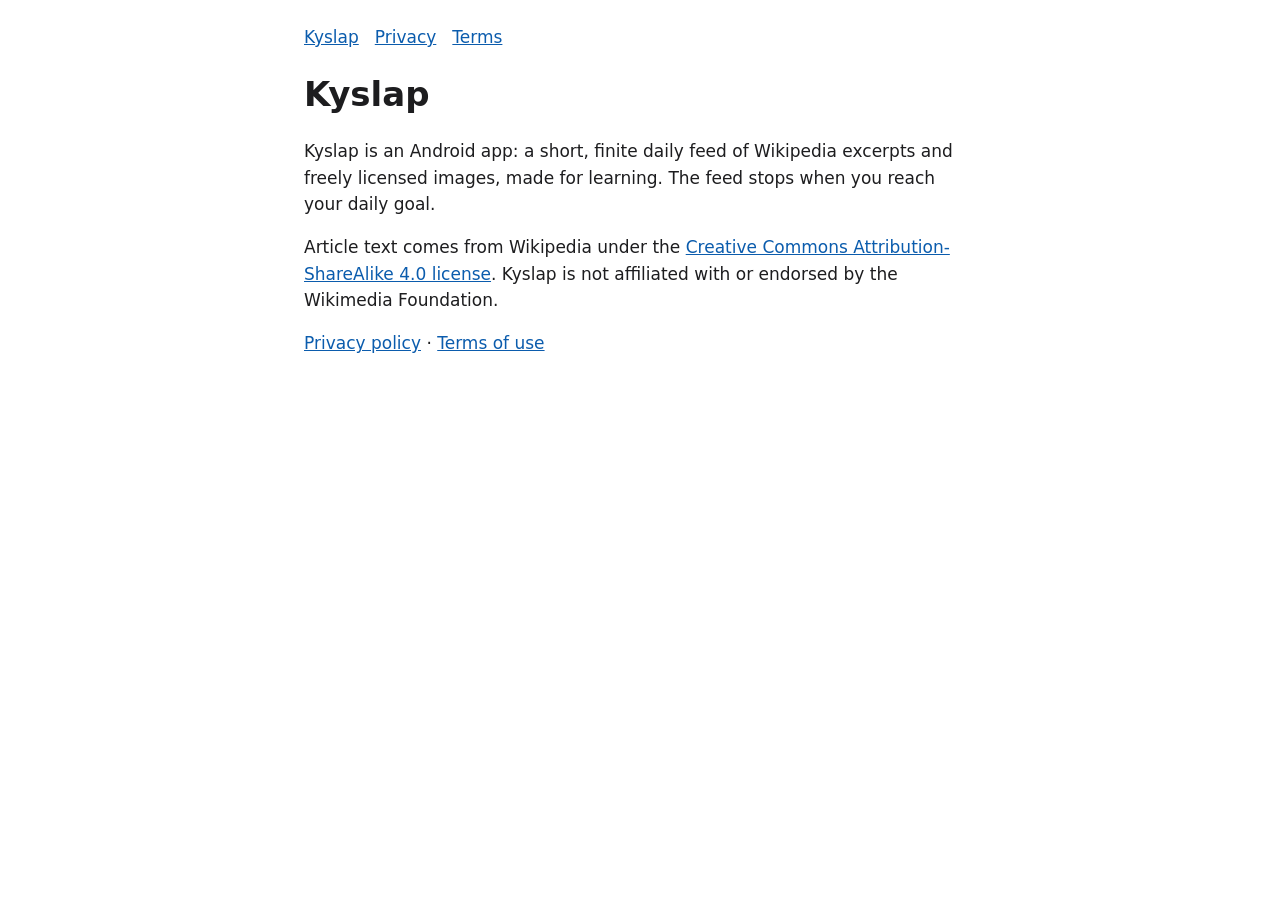
==== index.html @ 9faf5135 "Publish the Kyslap site (privacy policy, terms, app-ads.txt) from mind-bites site/ Co-Authored-By: C" ====
<!doctype html>
<html lang="en">
<head>
<meta charset="utf-8">
<meta name="viewport" content="width=device-width, initial-scale=1">
<title>Kyslap</title>
<link rel="stylesheet" href="style.css">
</head>
<body>
<nav><a href="./">Kyslap</a><a href="privacy.html">Privacy</a><a href="terms.html">Terms</a></nav>
<h1>Kyslap</h1>
<p>Kyslap is an Android app: a short, finite daily feed of Wikipedia excerpts and freely licensed images, made for learning. The feed stops when you reach your daily goal.</p>
<p>Article text comes from Wikipedia under the <a href="https://creativecommons.org/licenses/by-sa/4.0/">Creative Commons Attribution-ShareAlike 4.0 license</a>. Kyslap is not affiliated with or endorsed by the Wikimedia Foundation.</p>
<p><a href="privacy.html">Privacy policy</a> · <a href="terms.html">Terms of use</a></p>
</body>
</html>
---- style.css ----
:root { color-scheme: light dark; --bg: #fff; --text: #1d1d1f; --muted: #555; --accent: #0b5cad; }
@media (prefers-color-scheme: dark) { :root { --bg: #121212; --text: #ececec; --muted: #b0b0b0; --accent: #7db8f0; } }
body { background: var(--bg); color: var(--text); font: 1.0625rem/1.55 system-ui, sans-serif; margin: 0 auto; max-width: 42rem; padding: 1.5rem 1rem 3rem; }
a { color: var(--accent); }
h1, h2 { line-height: 1.25; }
.muted { color: var(--muted); font-size: 0.9375rem; }
nav a { margin-right: 1rem; }
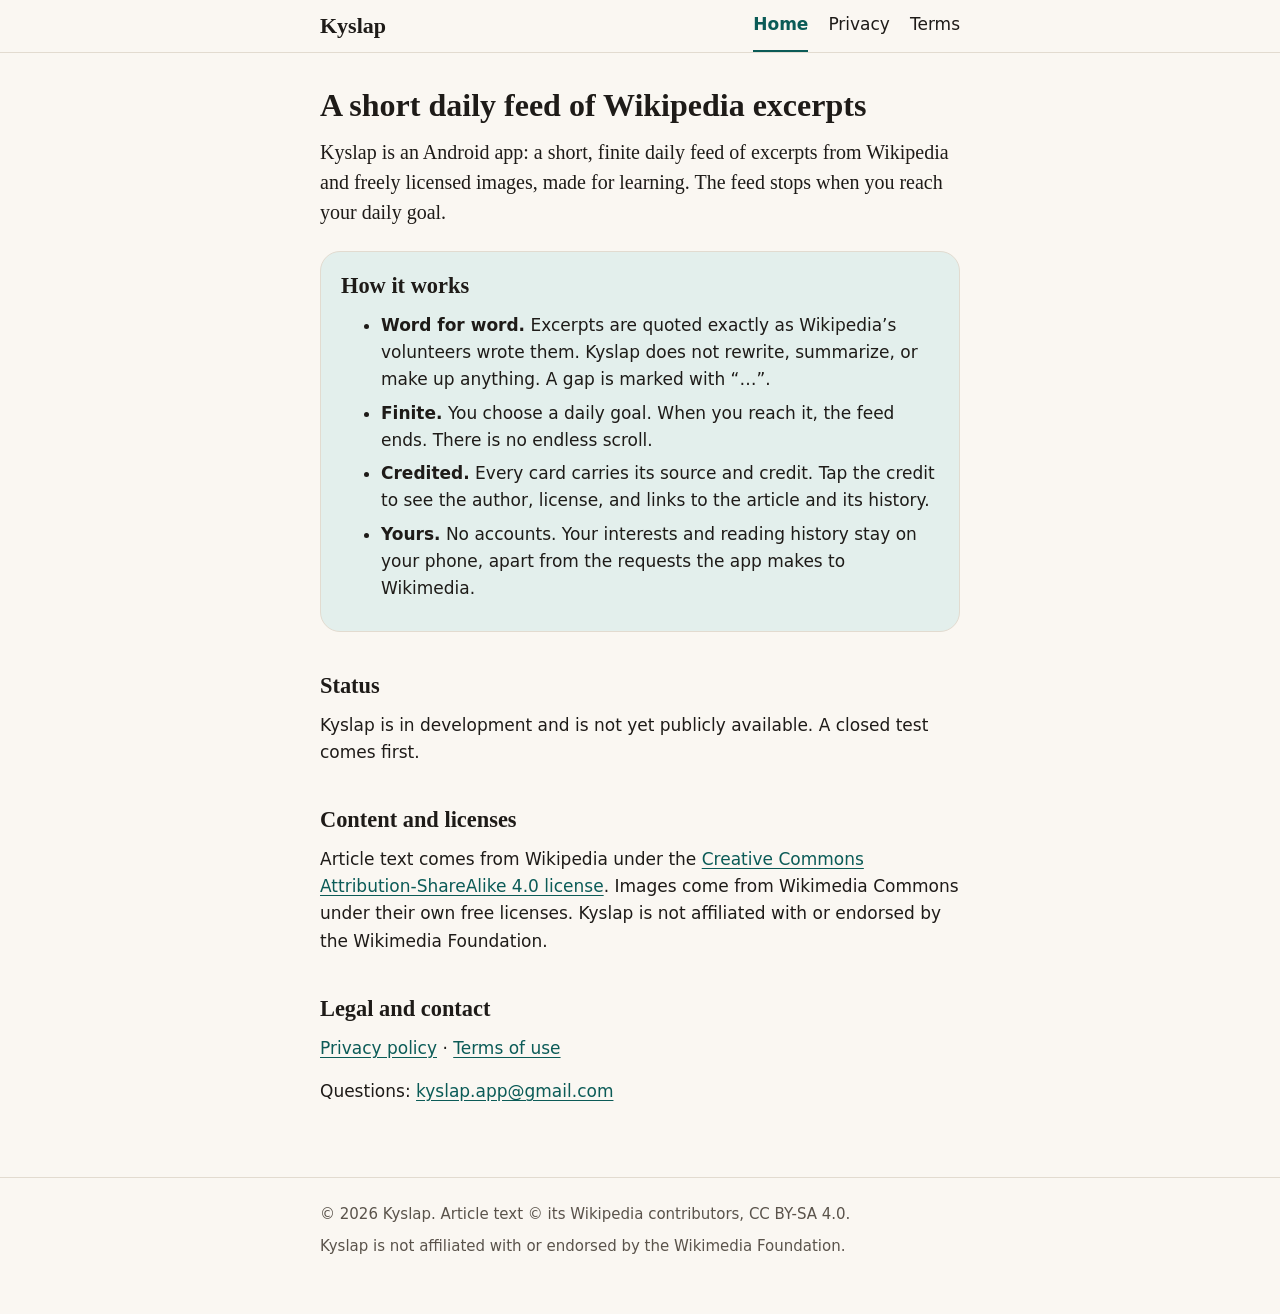
==== commit a334c867: "Add files via upload" ====
--- a/index.html
+++ b/index.html
@@ -3,14 +3,44 @@
 <head>
 <meta charset="utf-8">
 <meta name="viewport" content="width=device-width, initial-scale=1">
+<meta name="color-scheme" content="light dark">
+<meta name="description" content="Kyslap is an Android app: a short, finite daily feed of Wikipedia excerpts and freely licensed images, made for learning.">
 <title>Kyslap</title>
 <link rel="stylesheet" href="style.css">
 </head>
 <body>
-<nav><a href="./">Kyslap</a><a href="privacy.html">Privacy</a><a href="terms.html">Terms</a></nav>
-<h1>Kyslap</h1>
-<p>Kyslap is an Android app: a short, finite daily feed of Wikipedia excerpts and freely licensed images, made for learning. The feed stops when you reach your daily goal.</p>
-<p>Article text comes from Wikipedia under the <a href="https://creativecommons.org/licenses/by-sa/4.0/">Creative Commons Attribution-ShareAlike 4.0 license</a>. Kyslap is not affiliated with or endorsed by the Wikimedia Foundation.</p>
+<a class="skip" href="#main">Skip to content</a>
+<header class="site"><div class="wrap">
+<a class="brand" href="./">Kyslap</a>
+<nav aria-label="Main"><a href="./" aria-current="page">Home</a><a href="privacy.html">Privacy</a><a href="terms.html">Terms</a></nav>
+</div></header>
+<main id="main"><div class="wrap">
+<h1>A short daily feed of Wikipedia excerpts</h1>
+<p class="lede">Kyslap is an Android app: a short, finite daily feed of excerpts from Wikipedia and freely licensed images, made for learning. The feed stops when you reach your daily goal.</p>
+
+<div class="panel tint">
+<h2>How it works</h2>
+<ul>
+<li><strong>Word for word.</strong> Excerpts are quoted exactly as Wikipedia’s volunteers wrote them. Kyslap does not rewrite, summarize, or make up anything. A gap is marked with “…”.</li>
+<li><strong>Finite.</strong> You choose a daily goal. When you reach it, the feed ends. There is no endless scroll.</li>
+<li><strong>Credited.</strong> Every card carries its source and credit. Tap the credit to see the author, license, and links to the article and its history.</li>
+<li><strong>Yours.</strong> No accounts. Your interests and reading history stay on your phone, apart from the requests the app makes to Wikimedia.</li>
+</ul>
+</div>
+
+<h2>Status</h2>
+<p>Kyslap is in development and is not yet publicly available. A closed test comes first.</p>
+
+<h2>Content and licenses</h2>
+<p>Article text comes from Wikipedia under the <a href="https://creativecommons.org/licenses/by-sa/4.0/">Creative Commons Attribution-ShareAlike 4.0 license</a>. Images come from Wikimedia Commons under their own free licenses. Kyslap is not affiliated with or endorsed by the Wikimedia Foundation.</p>
+
+<h2>Legal and contact</h2>
 <p><a href="privacy.html">Privacy policy</a> · <a href="terms.html">Terms of use</a></p>
+<p>Questions: <a href="mailto:kyslap.app@gmail.com">kyslap.app@gmail.com</a></p>
+</div></main>
+<footer class="site"><div class="wrap">
+<p>© 2026 Kyslap. Article text © its Wikipedia contributors, CC BY-SA 4.0.</p>
+<p>Kyslap is not affiliated with or endorsed by the Wikimedia Foundation.</p>
+</div></footer>
 </body>
 </html>
--- a/style.css
+++ b/style.css
@@ -1,7 +1,59 @@
-:root { color-scheme: light dark; --bg: #fff; --text: #1d1d1f; --muted: #555; --accent: #0b5cad; }
-@media (prefers-color-scheme: dark) { :root { --bg: #121212; --text: #ececec; --muted: #b0b0b0; --accent: #7db8f0; } }
-body { background: var(--bg); color: var(--text); font: 1.0625rem/1.55 system-ui, sans-serif; margin: 0 auto; max-width: 42rem; padding: 1.5rem 1rem 3rem; }
-a { color: var(--accent); }
-h1, h2 { line-height: 1.25; }
+/* Kyslap site (SITE-01). Colours, radii and flat hairline style follow docs/design/DESIGN.md §2 and §4, so the site looks like the app.
+   D57 provenance: docs/research/legal-pages.md. No external fonts, scripts or images: nothing here contacts another server (privacy policy). */
+
+/* cited: DESIGN.md §2 tokens `background`, `surface`, `text`, `textSecondary`, `accentText`, `border`, `hookTint`; every text pair is recomputed in docs/sessions/2026-10-10-site-01.md (WCAG 1.4.3, 4.5:1). */
+:root {
+  color-scheme: light dark;
+  --bg: #faf7f2; --surface: #f1ece4; --tint: #e3efec; --text: #1e1b18; --muted: #5a534b; --accent: #0b5b57; --border: #e2dbd0; --rule: #8a8176; /* --rule: DESIGN.md §2 `outline` (cited) */
+}
+@media (prefers-color-scheme: dark) {
+  :root { --bg: #151412; --surface: #211f1c; --tint: #15302d; --text: #f1ece4; --muted: #bdb4a8; --accent: #7ad3ca; --border: #34302b; --rule: #8c8378; }
+}
+
+/* aesthetic: system font stacks, because the app's own faces (Literata, Atkinson) are 250 KB each and a legal page should load at once on a slow connection; the serif stack keeps the "good book" tone of DESIGN.md §1. */
+:root { --serif: Literata, "Iowan Old Style", Georgia, "Times New Roman", serif; --sans: "Atkinson Hyperlegible Next", system-ui, -apple-system, "Segoe UI", Roboto, sans-serif; }
+
+/* cited: WCAG 1.4.4 (text resizes to 200%): every size is in rem, so it follows the reader's own text size. */
+/* cited: WCAG 1.4.8 (at most 80 characters a line; line spacing at least 1.5): 40rem at 1.0625rem is about 75 characters; the 1.6 line spacing meets U1's 1.5 floor (PRINCIPLES U1, WCAG 1.4.12). */
+/* aesthetic: 1.0625rem (17px) matches the app's 17sp body text (U1), which is itself an aesthetic choice with no source; the 1rem side gutter is the app's 16dp gutter (DESIGN.md §4). */
+/* aesthetic: the headings and the home-page lede (h1 2rem, h2 1.4rem, h3 1.1rem, lede 1.25rem) echo the app's 28/20 display and title sizes; the 15px (0.9375rem) small text stays above U1's 14sp floor; the 2.5rem section spacing and the panel padding are visual rhythm, not reading-critical. */
+html { -webkit-text-size-adjust: 100%; }
+body { margin: 0; background: var(--bg); color: var(--text); font: 1.0625rem/1.6 var(--sans); overflow-wrap: anywhere; }
+.wrap { max-width: 40rem; margin: 0 auto; padding: 0 1rem; }
+a { color: var(--accent); text-underline-offset: 0.15em; }
+a:focus-visible { outline: 3px solid var(--accent); outline-offset: 2px; border-radius: 2px; }
+h1, h2, h3 { font-family: var(--serif); line-height: 1.25; margin: 0; }
+h1 { font-size: 2rem; margin-bottom: 0.75rem; }
+h2 { font-size: 1.4rem; margin: 2.5rem 0 0.75rem; scroll-margin-top: 1rem; }
+h3 { font-size: 1.1rem; margin: 1.5rem 0 0.5rem; }
+p, ul, ol, dl { margin: 0 0 1rem; }
+li { margin-bottom: 0.4rem; }
 .muted { color: var(--muted); font-size: 0.9375rem; }
-nav a { margin-right: 1rem; }
+
+/* Header and footer. cited: WCAG 1.4.10 (reflow at 320 CSS px with no horizontal scroll): the nav wraps. cited: WCAG 2.5.8 (target size, 24 CSS px): links in the nav have a 2.75rem tall tap area. */
+.skip { position: absolute; left: -999px; top: 0; background: var(--accent); color: var(--bg); padding: 0.5rem 1rem; z-index: 10; }
+.skip:focus { left: 0; }
+header.site { border-bottom: 1px solid var(--border); }
+header.site .wrap { display: flex; flex-wrap: wrap; align-items: center; justify-content: space-between; gap: 0 1.5rem; }
+.brand { font: 600 1.375rem/1 var(--serif); color: var(--text); text-decoration: none; padding: 0.9rem 0; }
+nav { display: flex; flex-wrap: wrap; gap: 0 1.25rem; }
+nav a { display: inline-block; padding: 0.7rem 0; min-height: 1.35rem; color: var(--text); text-decoration: none; border-bottom: 2px solid transparent; }
+nav a:hover { border-bottom-color: var(--rule); }
+nav a[aria-current="page"] { border-bottom-color: var(--accent); color: var(--accent); font-weight: 700; }
+main { padding: 2rem 0 1rem; }
+footer.site { border-top: 1px solid var(--border); margin-top: 2.5rem; padding: 1.5rem 0 3rem; color: var(--muted); font-size: 0.9375rem; }
+footer.site p { margin-bottom: 0.5rem; }
+
+/* Panels: flat with a hairline border and the `lg` radius (DESIGN.md §4). */
+.panel { background: var(--surface); border: 1px solid var(--border); border-radius: 20px; padding: 1.25rem 1.25rem 0.75rem; margin: 1.5rem 0; }
+.panel.tint { background: var(--tint); }
+.panel h2, .panel h3 { margin-top: 0; }
+.lede { font: 1.25rem/1.5 var(--serif); }
+.toc { padding-left: 1.25rem; }
+.toc li { margin-bottom: 0.25rem; }
+dt { font-weight: 700; margin-top: 0.75rem; }
+dd { margin: 0.1rem 0 0; }
+.updated { display: flex; flex-wrap: wrap; gap: 0.25rem 1rem; }
+
+/* Print: a reader may print or save the policy. */
+@media print { header.site nav, .skip { display: none; } body { background: #fff; color: #000; font-size: 11pt; } a { color: #000; } .panel { border: 1px solid #999; background: none; } }
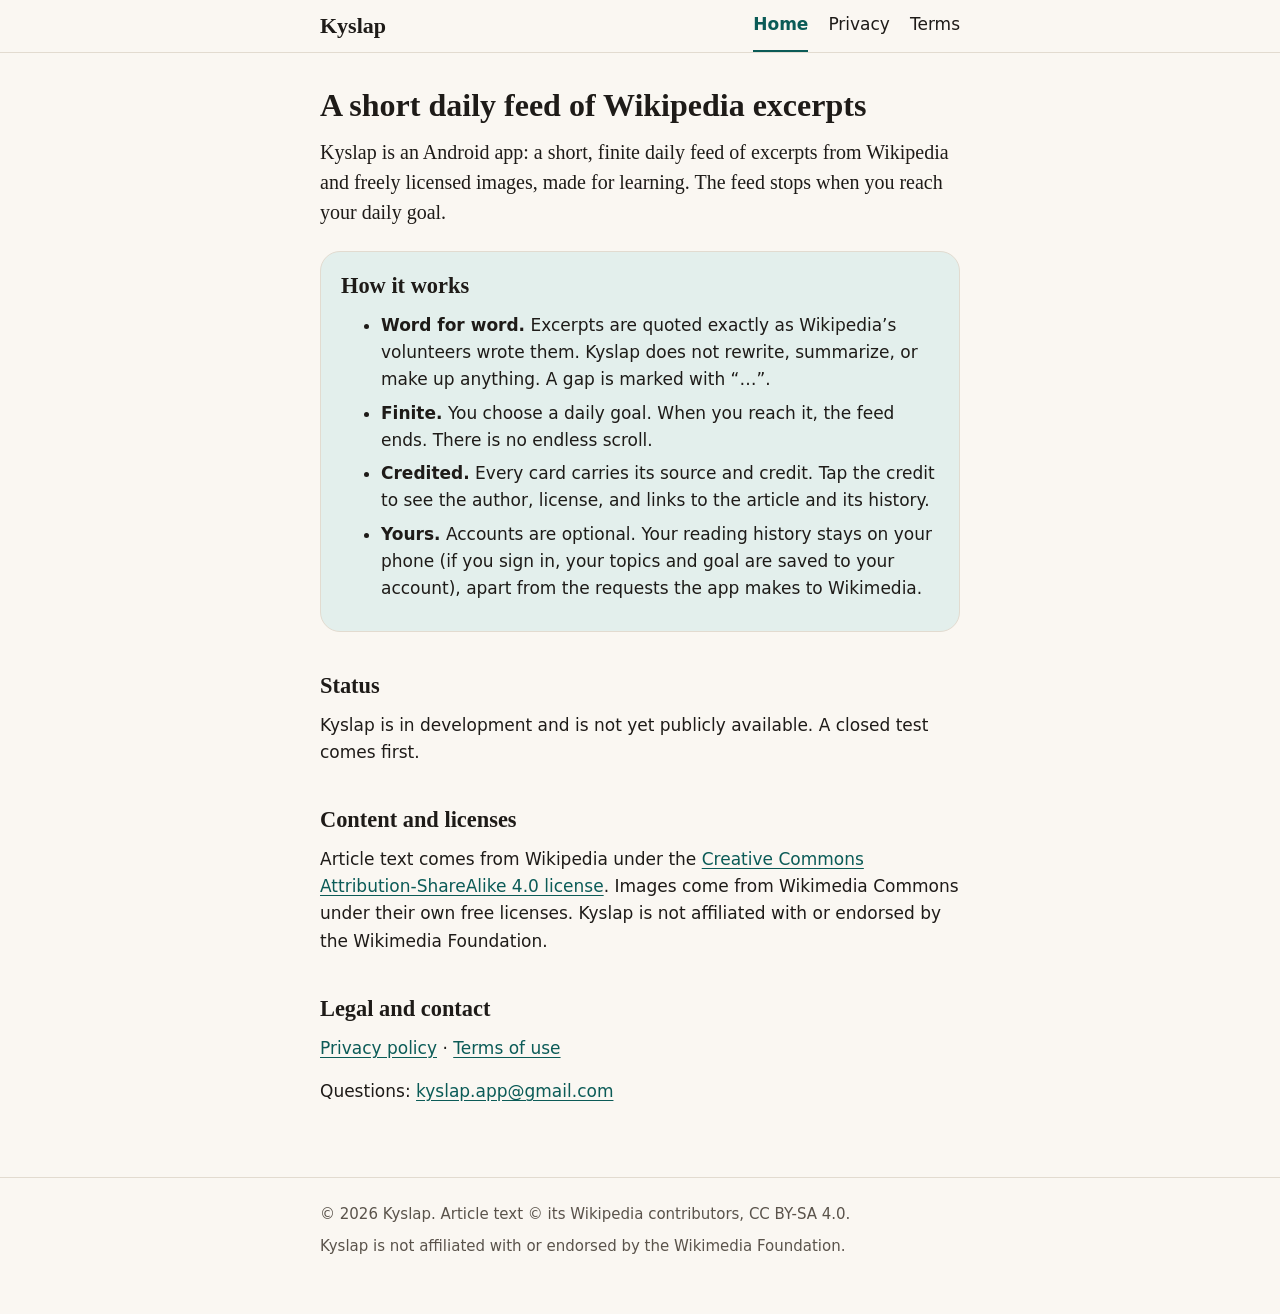
==== commit 8ec3f169: "Publish site from mind-bites@7da3159" ====
--- a/index.html
+++ b/index.html
@@ -24,7 +24,7 @@
 <li><strong>Word for word.</strong> Excerpts are quoted exactly as Wikipedia’s volunteers wrote them. Kyslap does not rewrite, summarize, or make up anything. A gap is marked with “…”.</li>
 <li><strong>Finite.</strong> You choose a daily goal. When you reach it, the feed ends. There is no endless scroll.</li>
 <li><strong>Credited.</strong> Every card carries its source and credit. Tap the credit to see the author, license, and links to the article and its history.</li>
-<li><strong>Yours.</strong> No accounts. Your interests and reading history stay on your phone, apart from the requests the app makes to Wikimedia.</li>
+<li><strong>Yours.</strong> Accounts are optional. Your reading history stays on your phone (if you sign in, your topics and goal are saved to your account), apart from the requests the app makes to Wikimedia.</li>
 </ul>
 </div>
 
--- a/style.css
+++ b/style.css
@@ -1,5 +1,5 @@
 /* Kyslap site (SITE-01). Colours, radii and flat hairline style follow docs/design/DESIGN.md §2 and §4, so the site looks like the app.
-   D57 provenance: docs/research/legal-pages.md. No external fonts, scripts or images: nothing here contacts another server (privacy policy). */
+   D57 provenance: docs/research/legal-pages.md. No external fonts or images. The pages contact no other server, except delete-account.html, which loads Google's sign-in script (privacy policy). */
 
 /* cited: DESIGN.md §2 tokens `background`, `surface`, `text`, `textSecondary`, `accentText`, `border`, `hookTint`; every text pair is recomputed in docs/sessions/2026-10-10-site-01.md (WCAG 1.4.3, 4.5:1). */
 :root {
@@ -55,5 +55,11 @@
 dd { margin: 0.1rem 0 0; }
 .updated { display: flex; flex-wrap: wrap; gap: 0.25rem 1rem; }
 
+/* Button (delete-account.html). cited: WCAG 2.5.8 target size and 1.4.3 contrast: --accent text on --bg is the link pair, and the label uses --bg on --accent, the same pair reversed. */
+.btn { font: inherit; min-height: 2.75rem; padding: 0.5rem 1.25rem; border: 0; border-radius: 12px; background: var(--accent); color: var(--bg); cursor: pointer; }
+.btn:disabled { opacity: 0.4; cursor: not-allowed; }
+.btn:focus-visible { outline: 3px solid var(--text); outline-offset: 2px; }
+input[type="checkbox"] { width: 1.25rem; height: 1.25rem; vertical-align: -0.2rem; margin-right: 0.5rem; accent-color: var(--accent); }
+
 /* Print: a reader may print or save the policy. */
 @media print { header.site nav, .skip { display: none; } body { background: #fff; color: #000; font-size: 11pt; } a { color: #000; } .panel { border: 1px solid #999; background: none; } }
